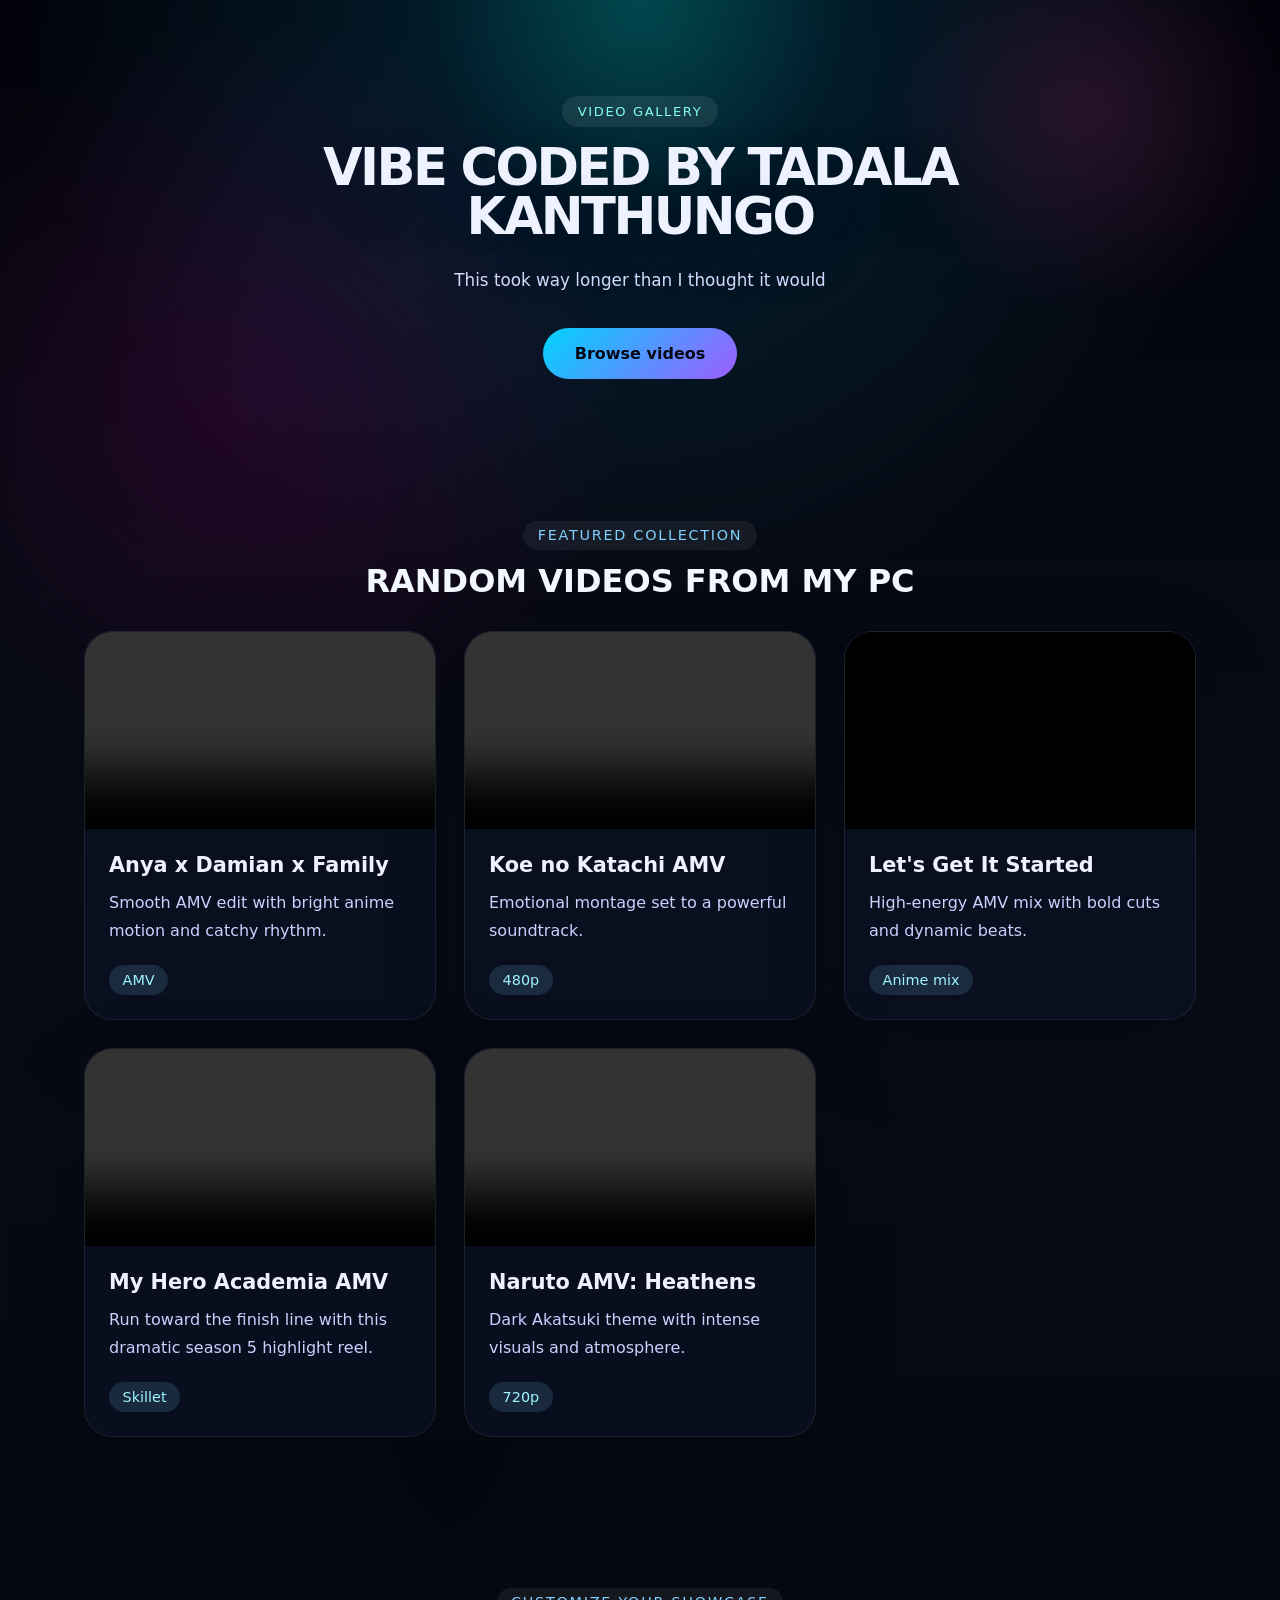
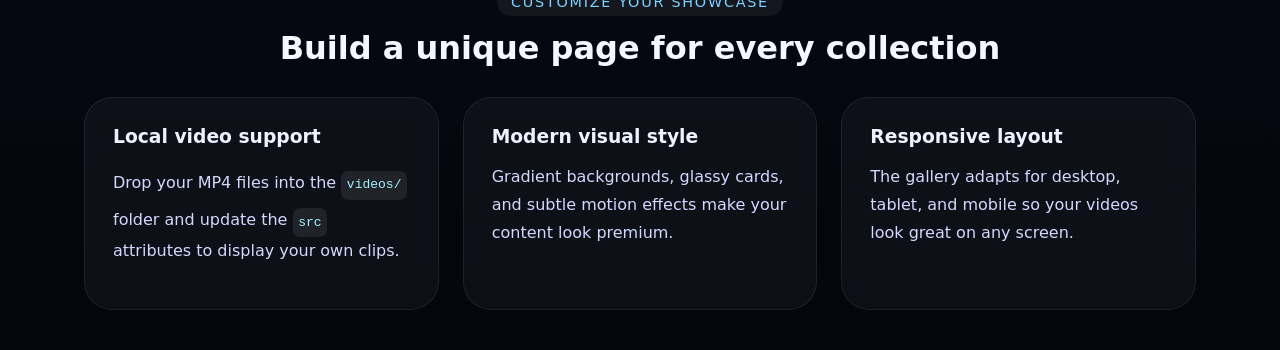
==== index.html @ 49dac15e "Fix video source paths in index.html" ====
<!DOCTYPE html>
<html lang="en">
<head>
    <meta charset="UTF-8">
    <meta name="viewport" content="width=device-width, initial-scale=1.0">
    <title>Video Showcase</title>
    <link rel="stylesheet" href="styles.css">
</head>
<body>
    <header class="hero">
        <div class="hero-copy">
            <span class="eyebrow">Video Gallery</span>
            <h1>VIBE CODED BY TADALA KANTHUNGO</h1>
            <p>This took way longer than I thought it would</p>
            <a class="cta" href="#videos">Browse videos</a>
        </div>
        <div class="hero-sparkle"></div>
    </header>

    <main>
        <section class="section intro" id="videos">
            <div class="section-header">
                <p class="section-label">Featured collection</p>
                <h2>RANDOM VIDEOS FROM MY PC</h2>
            </div>
            <div class="video-grid">
                <article class="video-card">
                    <div class="video-frame">
                        <video controls>
                           <source src="videos/Anya.mp4" type="video/mp4">
                            Your browser does not support the video tag.
                        </video>
                    </div>
                    <div class="card-body">
                        <h3>Anya x Damian x Family</h3>
                        <p>Smooth AMV edit with bright anime motion and catchy rhythm.</p>
                        <span class="tag">AMV</span>
                    </div>
                </article>

                <article class="video-card">
                    <div class="video-frame">
                        <video controls>
                            <source src="videos/Koe_No_Katachi_AMV_-_Little_Do_You_Know(480p).mp4" type="video/mp4">
                            Your browser does not support the video tag.
                        </video>
                    </div>
                    <div class="card-body">
                        <h3>Koe no Katachi AMV</h3>
                        <p>Emotional montage set to a powerful soundtrack.</p>
                        <span class="tag">480p</span>
                    </div>
                </article>

                <article class="video-card">
                    <div class="video-frame">
                        <video controls>
                            <source src="videos/Let's Get It Started [ AMV - Mix ] Anime Mix.mp4" type="video/mp4">
                            Your browser does not support the video tag.
                        </video>
                    </div>
                    <div class="card-body">
                        <h3>Let's Get It Started</h3>
                        <p>High-energy AMV mix with bold cuts and dynamic beats.</p>
                        <span class="tag">Anime mix</span>
                    </div>
                </article>

                <article class="video-card">
                    <div class="video-frame">
                        <video controls>
                            <source src="videos/My Hero Academia Season 5「AMV」- Finish Line (Skillet).mp4" type="video/mp4">
                            Your browser does not support the video tag.
                        </video>
                    </div>
                    <div class="card-body">
                        <h3>My Hero Academia AMV</h3>
                        <p>Run toward the finish line with this dramatic season 5 highlight reel.</p>
                        <span class="tag">Skillet</span>
                    </div>
                </article>

                <article class="video-card">
                    <div class="video-frame">
                        <video controls>
                            <source src="videos/Naruto_AMV「Heathens」Akatsuki(720p).mp4" type="video/mp4">
                            Your browser does not support the video tag.
                        </video>
                    </div>
                    <div class="card-body">
                        <h3>Naruto AMV: Heathens</h3>
                        <p>Dark Akatsuki theme with intense visuals and atmosphere.</p>
                        <span class="tag">720p</span>
                    </div>
                </article>
            </div>
        </section>

        <section class="section about">
            <div class="section-header">
                <p class="section-label">Customize your showcase</p>
                <h2>Build a unique page for every collection</h2>
            </div>
            <div class="about-grid">
                <div class="about-card">
                    <h3>Local video support</h3>
                    <p>Drop your MP4 files into the <code>videos/</code> folder and update the <code>src</code> attributes to display your own clips.</p>
                </div>
                <div class="about-card">
                    <h3>Modern visual style</h3>
                    <p>Gradient backgrounds, glassy cards, and subtle motion effects make your content look premium.</p>
                </div>
                <div class="about-card">
                    <h3>Responsive layout</h3>
                    <p>The gallery adapts for desktop, tablet, and mobile so your videos look great on any screen.</p>
                </div>
            </div>
        </section>
    </main>
</body>
</html>
---- styles.css ----
* {
    box-sizing: border-box;
}

:root {
    color-scheme: dark;
    font-family: Inter, system-ui, -apple-system, BlinkMacSystemFont, "Segoe UI", sans-serif;
    color: #eef2ff;
    background: #04060d;
}

body {
    margin: 0;
    min-height: 100vh;
    background: radial-gradient(circle at top, rgba(0, 191, 255, 0.18), transparent 30%),
                radial-gradient(circle at 20% 20%, rgba(255, 0, 204, 0.12), transparent 20%),
                linear-gradient(180deg, #02030a 0%, #090c17 45%, #04060d 100%);
}

img, video {
    max-width: 100%;
    display: block;
}

a {
    color: inherit;
    text-decoration: none;
}

.hero {
    position: relative;
    padding: 6rem 1.5rem 4rem;
    display: grid;
    place-items: center;
    text-align: center;
    overflow: hidden;
}

.hero::before {
    content: "";
    position: absolute;
    inset: 0;
    background: radial-gradient(circle at top, rgba(0, 255, 204, 0.18), transparent 28%),
                radial-gradient(circle at 85% 25%, rgba(255, 51, 153, 0.16), transparent 18%);
    opacity: 0.9;
}

.hero-copy {
    position: relative;
    max-width: 820px;
    z-index: 1;
}

.eyebrow {
    display: inline-flex;
    margin-bottom: 1rem;
    padding: 0.5rem 1rem;
    border-radius: 999px;
    background: rgba(255, 255, 255, 0.08);
    color: #80ffea;
    letter-spacing: 0.12em;
    text-transform: uppercase;
    font-size: 0.82rem;
}

.hero h1 {
    margin: 0;
    font-size: clamp(2.8rem, 4vw, 4.6rem);
    line-height: 0.96;
    letter-spacing: -0.05em;
    text-shadow: 0 24px 60px rgba(0, 0, 0, 0.22);
}

.hero p {
    margin: 1.5rem auto 2rem;
    max-width: 620px;
    color: #d6d9ff;
    font-size: 1.05rem;
    line-height: 1.8;
}

.cta {
    display: inline-flex;
    align-items: center;
    justify-content: center;
    padding: 1rem 2rem;
    border-radius: 999px;
    background: linear-gradient(135deg, #00d4ff, #9f5cff);
    color: #050816;
    font-weight: 700;
    transition: transform 0.25s ease, box-shadow 0.25s ease;
}

.cta:hover {
    transform: translateY(-2px);
    box-shadow: 0 18px 36px rgba(0, 212, 255, 0.28);
}

.section {
    padding: 4rem 1.5rem 2.5rem;
    max-width: 1160px;
    margin: 0 auto;
}

.section-header {
    text-align: center;
    margin-bottom: 2rem;
}

.section-label {
    display: inline-flex;
    padding: 0.4rem 0.9rem;
    border-radius: 999px;
    background: rgba(255, 255, 255, 0.06);
    color: #7fd1ff;
    font-size: 0.9rem;
    letter-spacing: 0.12em;
    text-transform: uppercase;
    margin-bottom: 0.9rem;
}

.section h2 {
    margin: 0;
    font-size: clamp(2rem, 2.4vw, 3rem);
    line-height: 1.08;
    color: #f3f7ff;
}

.video-grid {
    display: grid;
    gap: 1.75rem;
    grid-template-columns: repeat(3, minmax(0, 1fr));
}

.video-card {
    border: 1px solid rgba(255, 255, 255, 0.08);
    border-radius: 28px;
    background: rgba(10, 16, 33, 0.82);
    box-shadow: 0 28px 80px rgba(0, 0, 0, 0.22);
    overflow: hidden;
    transition: transform 0.3s ease, border-color 0.3s ease;
}

.video-card:hover {
    transform: translateY(-8px);
    border-color: rgba(0, 212, 255, 0.18);
}

.video-frame {
    position: relative;
    aspect-ratio: 16 / 9;
    background: #050812;
}

.video-frame video {
    width: 100%;
    height: 100%;
    object-fit: cover;
    background: #000;
}

.card-body {
    padding: 1.5rem;
}

.card-body h3 {
    margin: 0 0 0.75rem;
    font-size: 1.3rem;
}

.card-body p {
    margin: 0 0 1.25rem;
    color: #c7d2ff;
    line-height: 1.75;
}

.tag {
    display: inline-flex;
    padding: 0.45rem 0.85rem;
    border-radius: 999px;
    background: rgba(127, 209, 255, 0.14);
    color: #9ef4ff;
    font-size: 0.9rem;
}

.about {
    margin-top: 2rem;
}

.about-grid {
    display: grid;
    gap: 1.5rem;
    grid-template-columns: repeat(3, minmax(0, 1fr));
}

.about-card {
    padding: 1.75rem;
    border-radius: 28px;
    background: rgba(255, 255, 255, 0.04);
    border: 1px solid rgba(255, 255, 255, 0.08);
    backdrop-filter: blur(12px);
}

.about-card h3 {
    margin-top: 0;
    margin-bottom: 0.85rem;
}

.about-card p,
.about-card code {
    color: #d2d9ff;
    line-height: 1.75;
}

.about-card code {
    display: inline-block;
    margin-top: 0.5rem;
    padding: 0.2rem 0.35rem;
    border-radius: 0.45rem;
    background: rgba(255, 255, 255, 0.08);
    color: #a5f3ff;
}

@media (max-width: 1024px) {
    .video-grid,
    .about-grid {
        grid-template-columns: repeat(2, minmax(0, 1fr));
    }
}

@media (max-width: 720px) {
    .hero {
        padding: 4.5rem 1rem 2.5rem;
    }

    .video-grid,
    .about-grid {
        grid-template-columns: 1fr;
    }

    .hero h1 {
        font-size: clamp(2.5rem, 8vw, 3.4rem);
    }
}
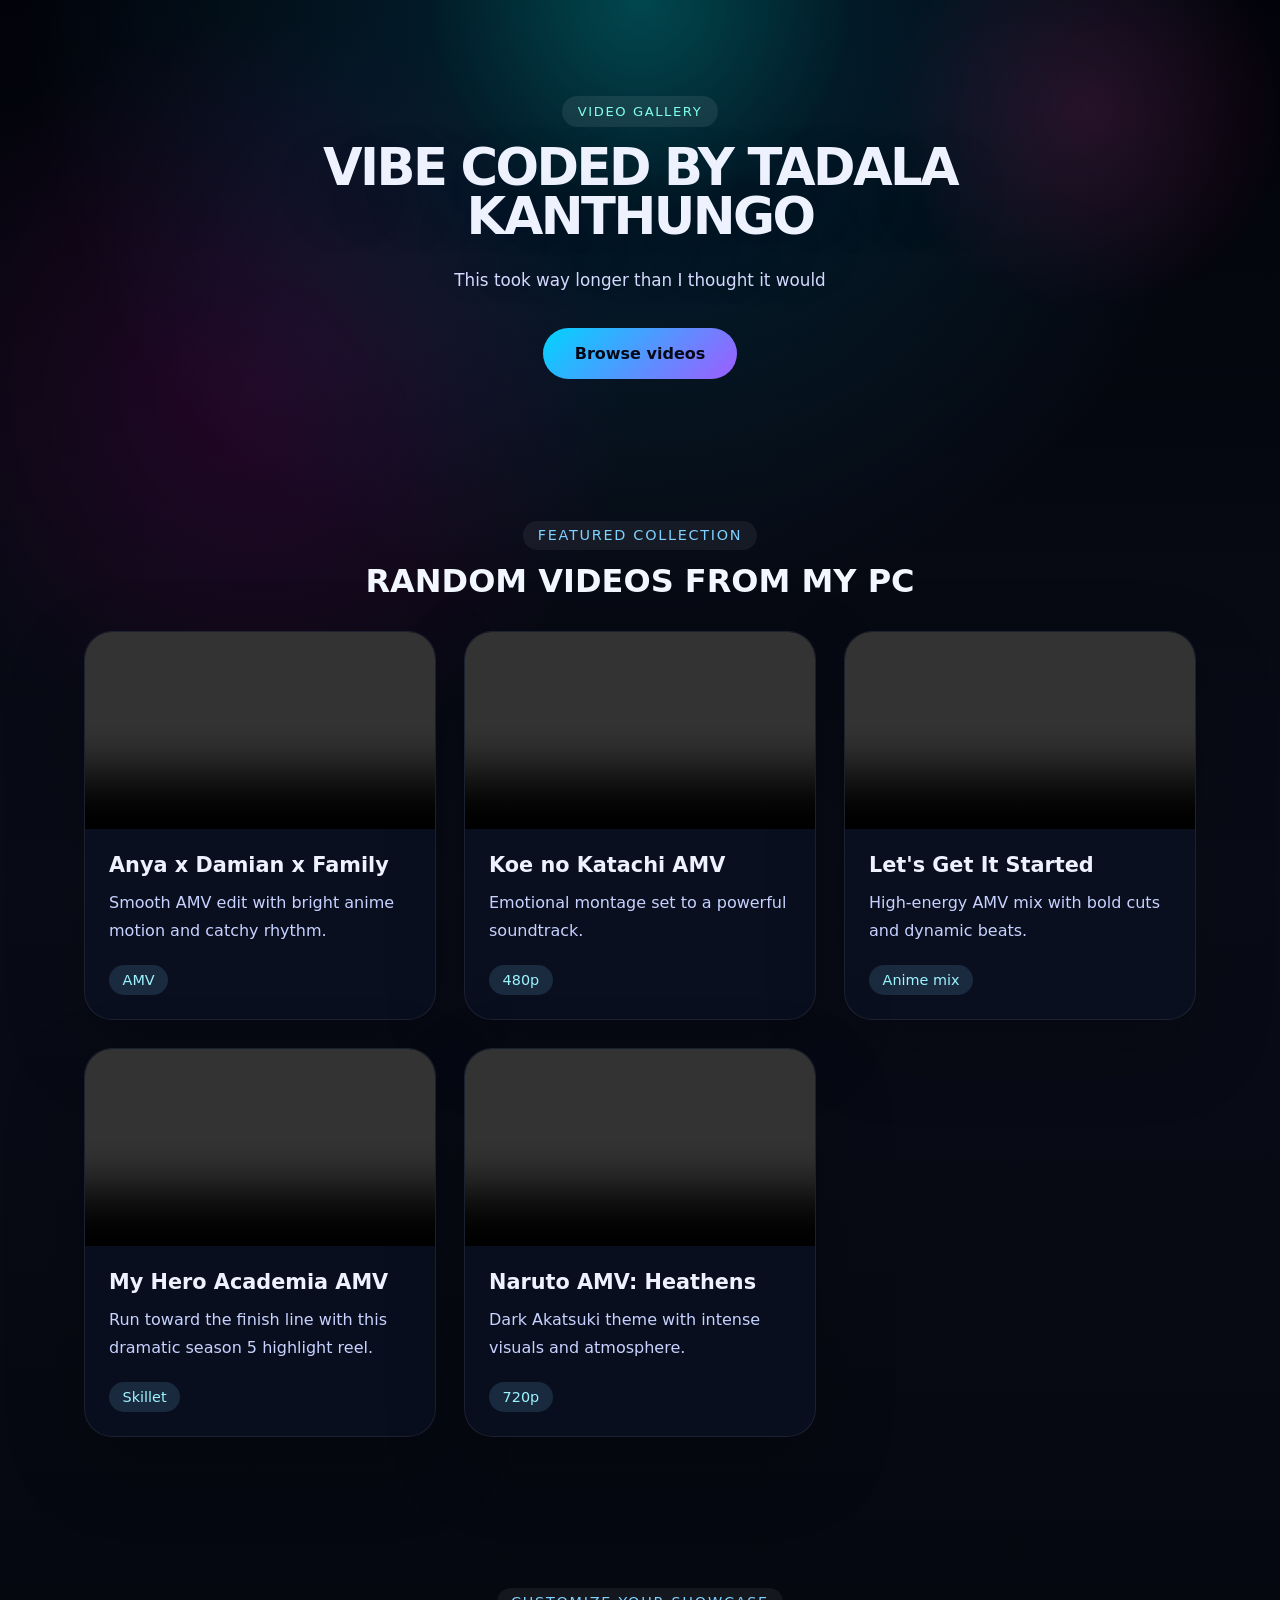
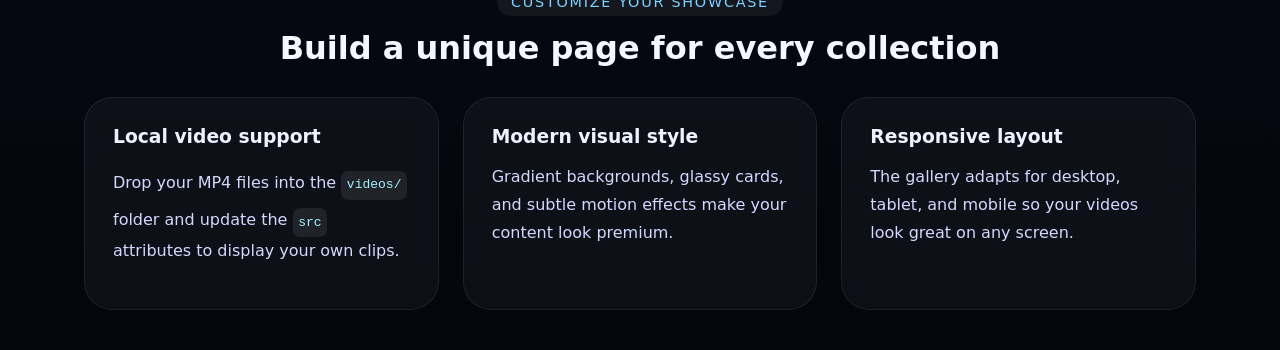
==== commit a497a0bc: "Fix HTML encoding issues in index.html" ====
--- a/index.html
+++ b/index.html
@@ -55,7 +55,7 @@
                 <article class="video-card">
                     <div class="video-frame">
                         <video controls>
-                            <source src="videos/Let's Get It Started [ AMV - Mix ] Anime Mix.mp4" type="video/mp4">
+                            <source src="videos/Let's Get It Started.mp4" type="video/mp4">
                             Your browser does not support the video tag.
                         </video>
                     </div>
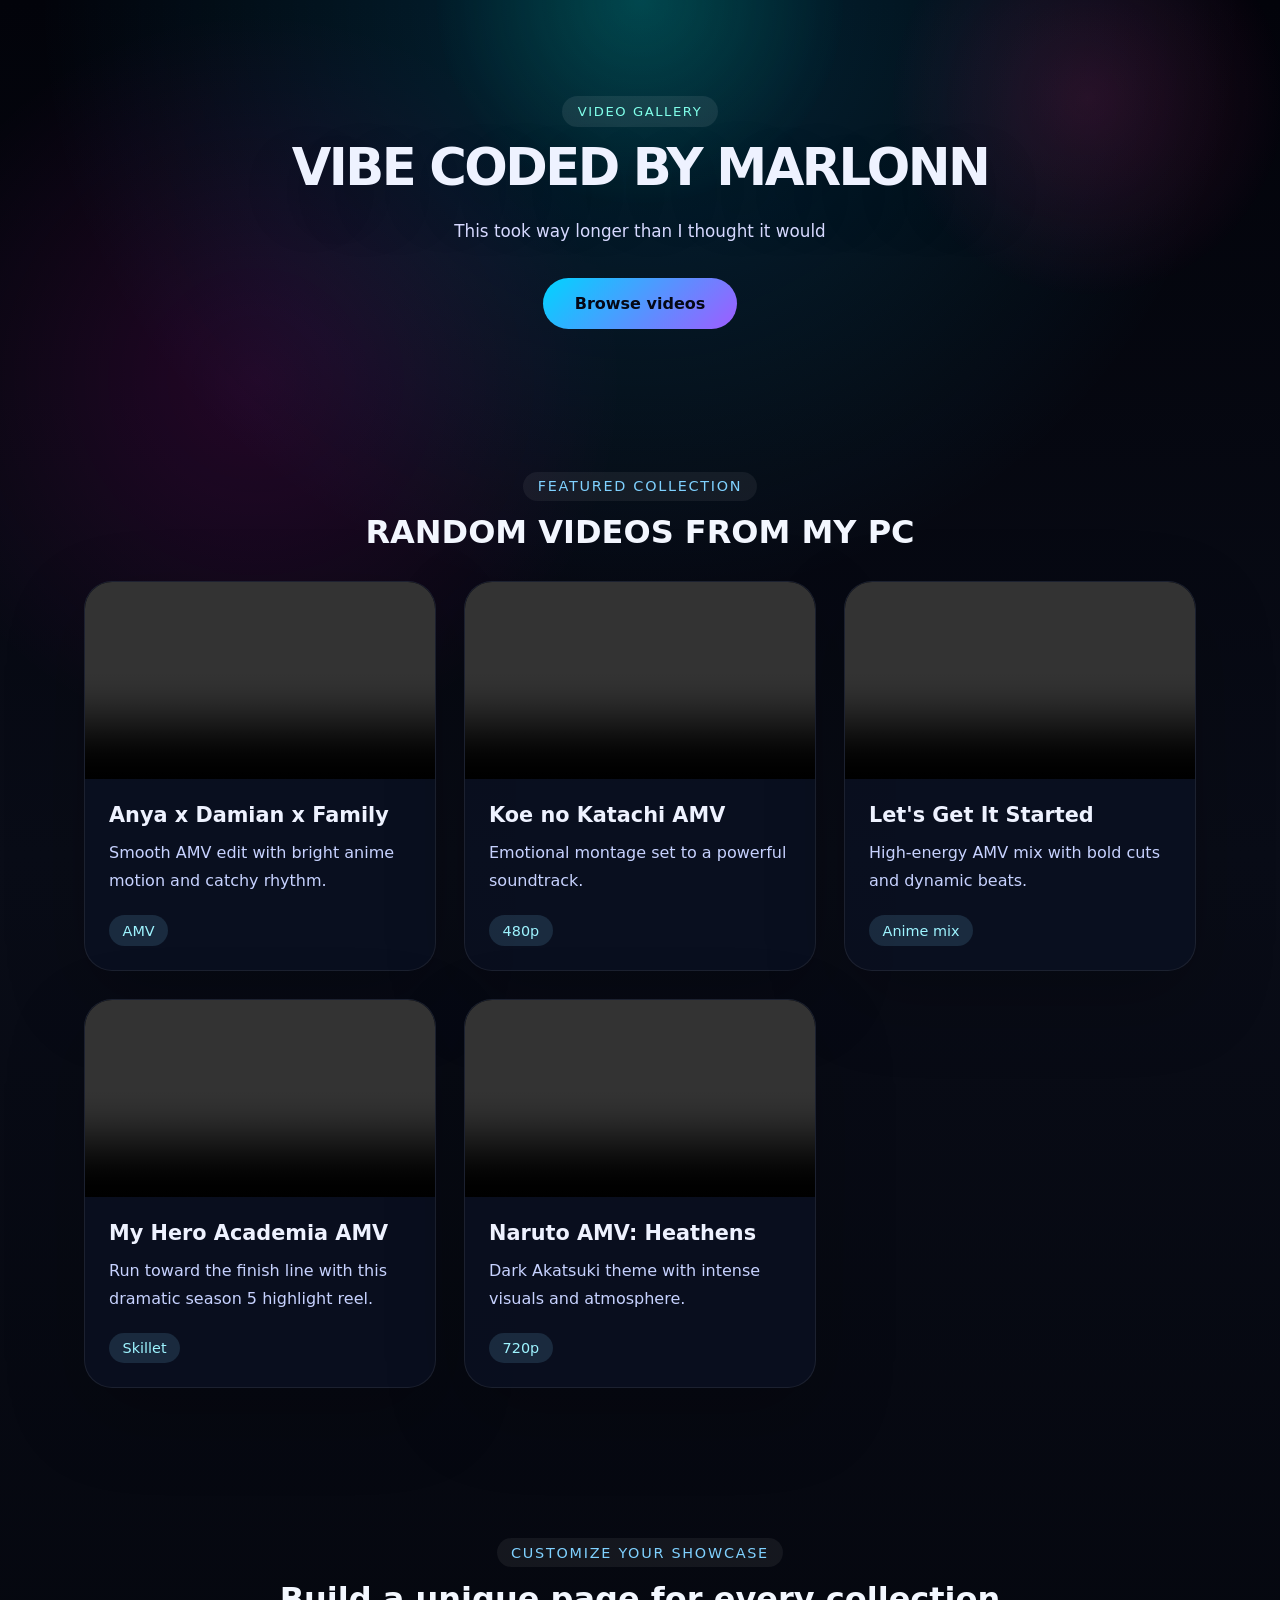
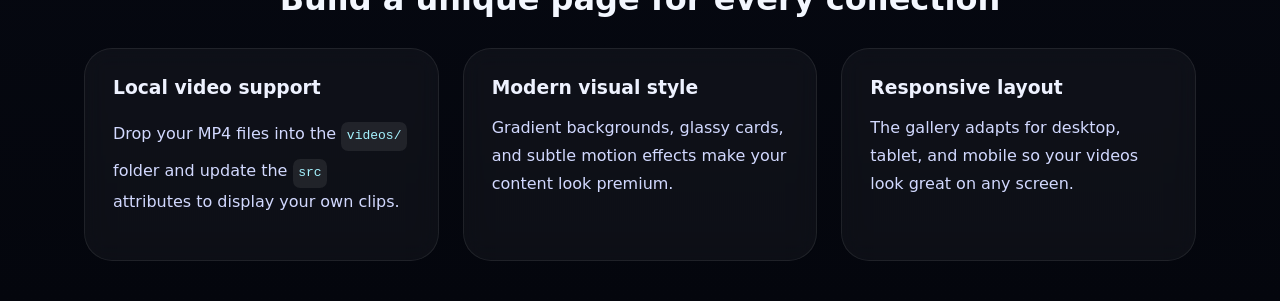
==== commit 8d3f3594: "Update index.html" ====
--- a/index.html
+++ b/index.html
@@ -10,7 +10,7 @@
     <header class="hero">
         <div class="hero-copy">
             <span class="eyebrow">Video Gallery</span>
-            <h1>VIBE CODED BY TADALA KANTHUNGO</h1>
+            <h1>VIBE CODED BY MARLONN</h1>
             <p>This took way longer than I thought it would</p>
             <a class="cta" href="#videos">Browse videos</a>
         </div>
@@ -27,7 +27,7 @@
                 <article class="video-card">
                     <div class="video-frame">
                         <video controls>
-                           <source src="videos/Anya.mp4" type="video/mp4">
+                           <source src="https://youtu.be/KXq88Hh4N_8?si=m1KFCm0TGcrSN-8p" type="video/mp4">
                             Your browser does not support the video tag.
                         </video>
                     </div>
@@ -69,7 +69,7 @@
                 <article class="video-card">
                     <div class="video-frame">
                         <video controls>
-                            <source src="videos/My Hero Academia Season 5「AMV」- Finish Line (Skillet).mp4" type="video/mp4">
+                            <source src="videos/My Hero Academia Finish Line.mp4" type="video/mp4">
                             Your browser does not support the video tag.
                         </video>
                     </div>
@@ -83,7 +83,7 @@
                 <article class="video-card">
                     <div class="video-frame">
                         <video controls>
-                            <source src="videos/Naruto_AMV「Heathens」Akatsuki(720p).mp4" type="video/mp4">
+                            <source src="videos/Naruto.mp4" type="video/mp4">
                             Your browser does not support the video tag.
                         </video>
                     </div>
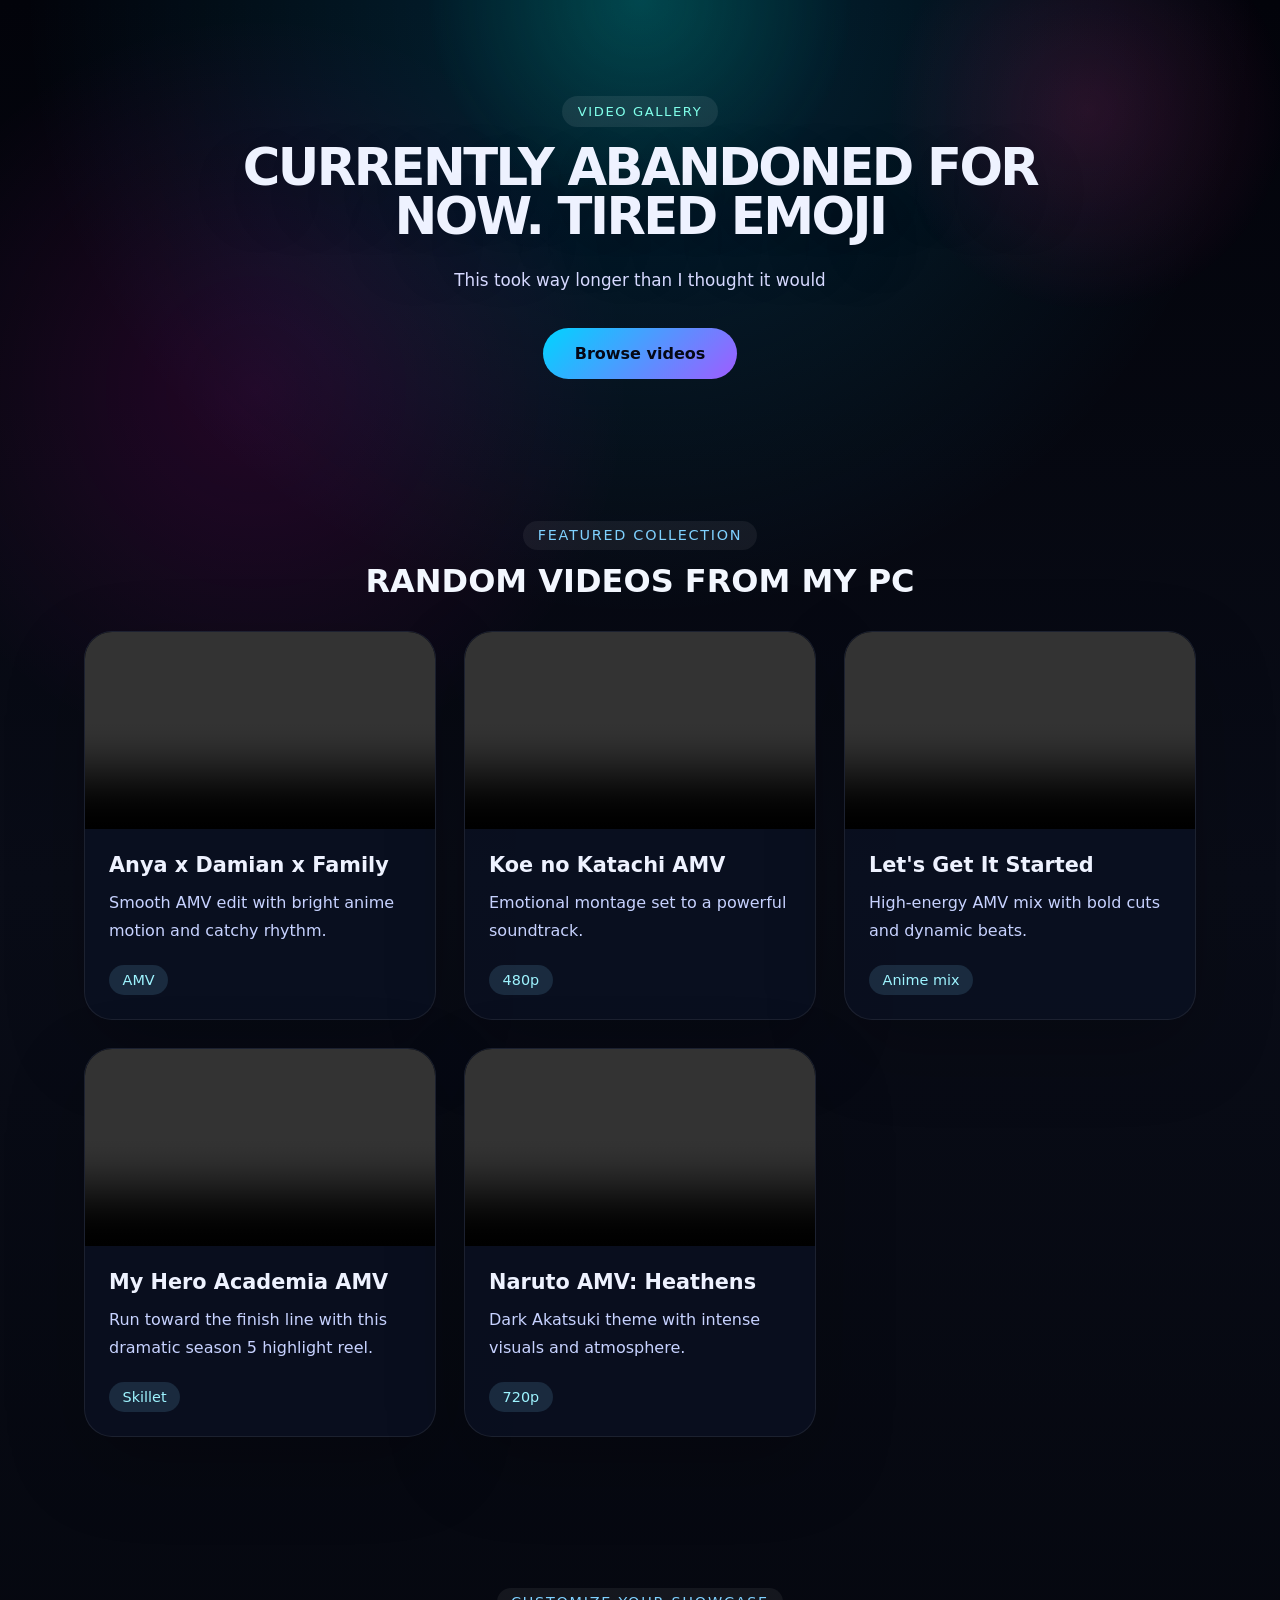
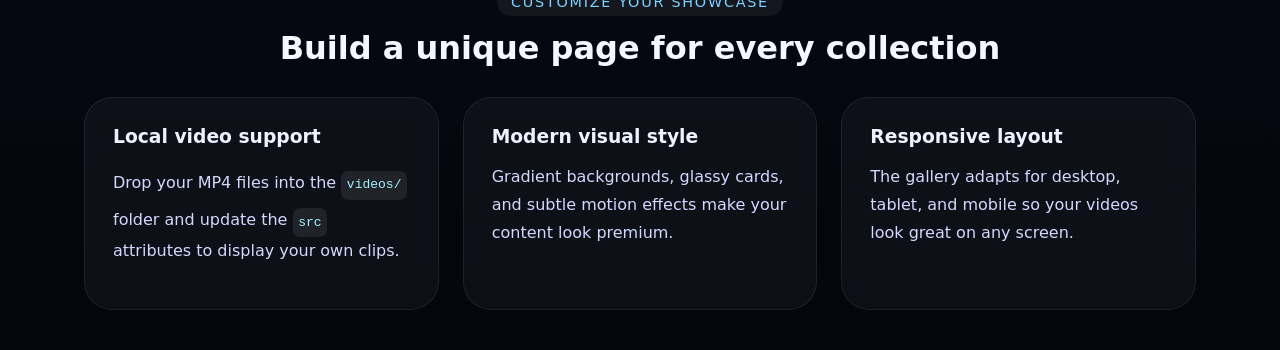
==== commit 259d4d85: "Update index.html" ====
--- a/index.html
+++ b/index.html
@@ -10,7 +10,7 @@
     <header class="hero">
         <div class="hero-copy">
             <span class="eyebrow">Video Gallery</span>
-            <h1>VIBE CODED BY MARLONN</h1>
+            <h1>CURRENTLY ABANDONED FOR NOW. TIRED EMOJI</h1>
             <p>This took way longer than I thought it would</p>
             <a class="cta" href="#videos">Browse videos</a>
         </div>
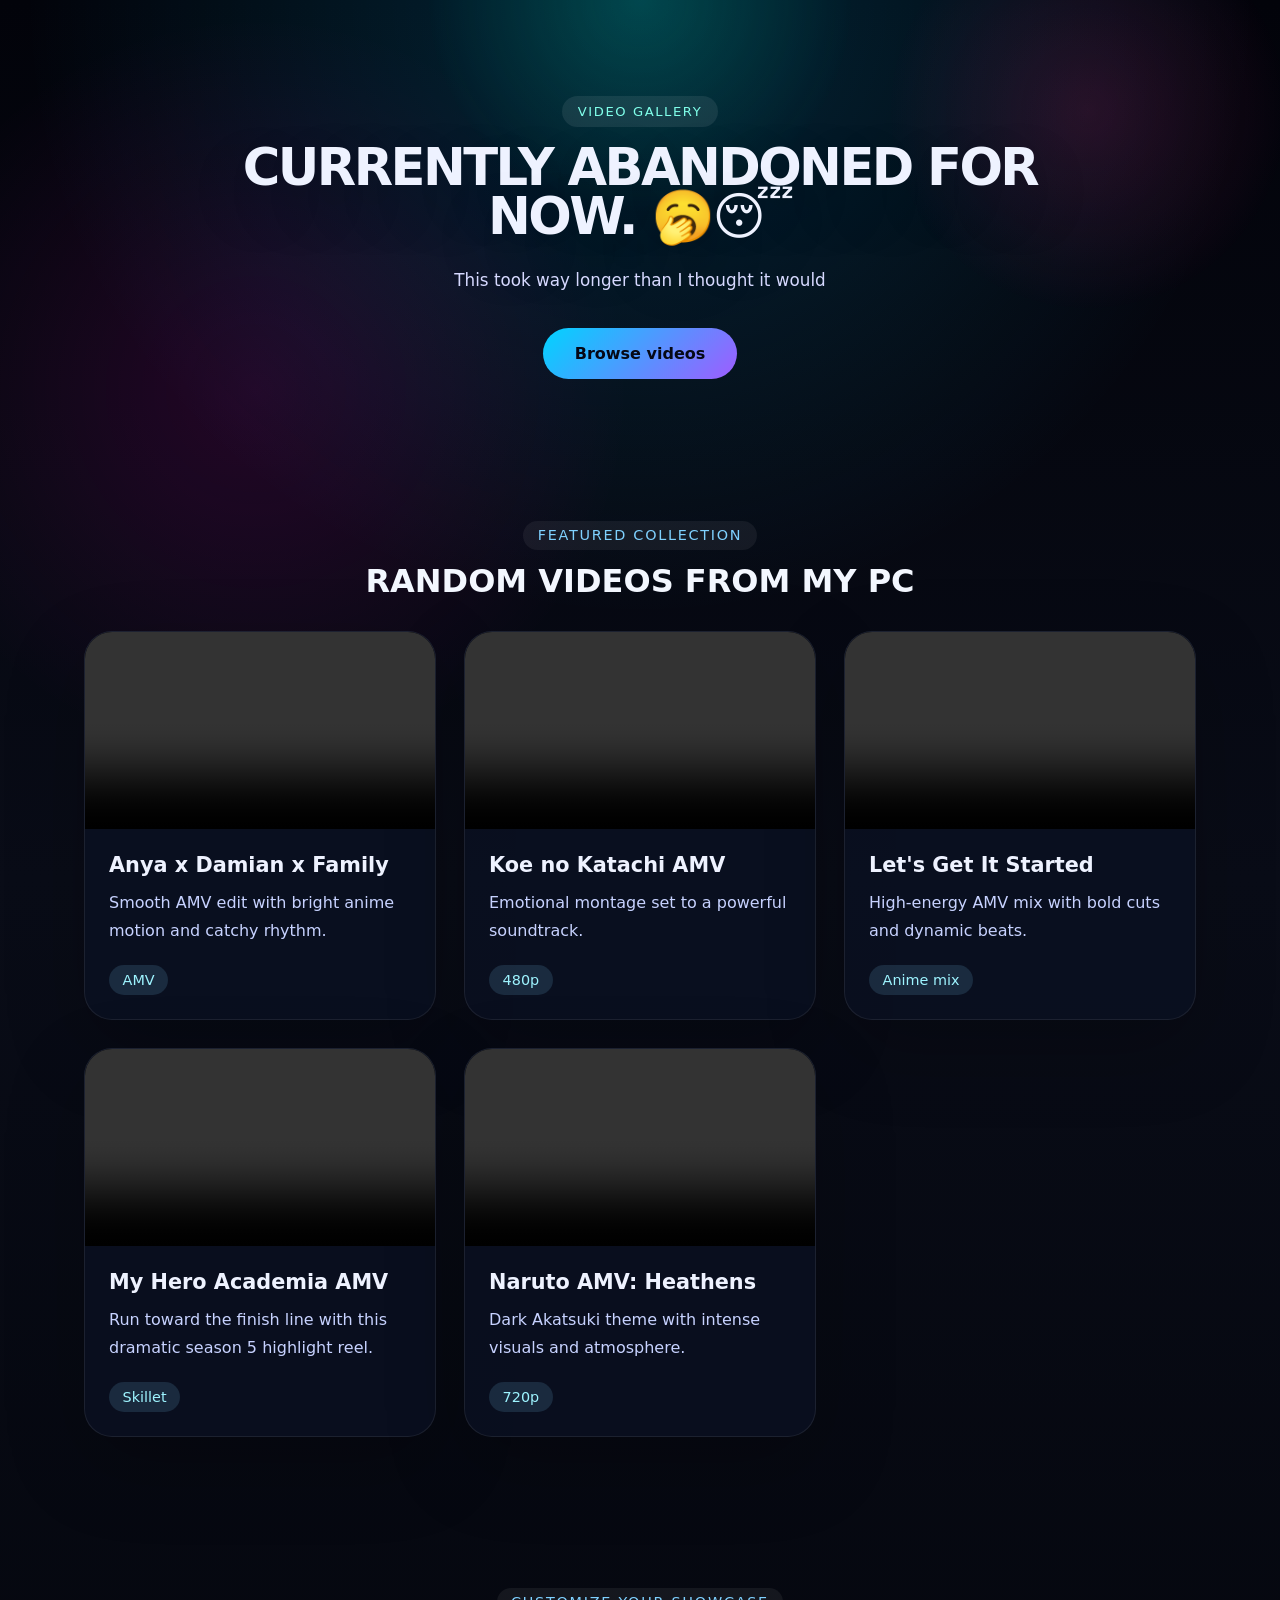
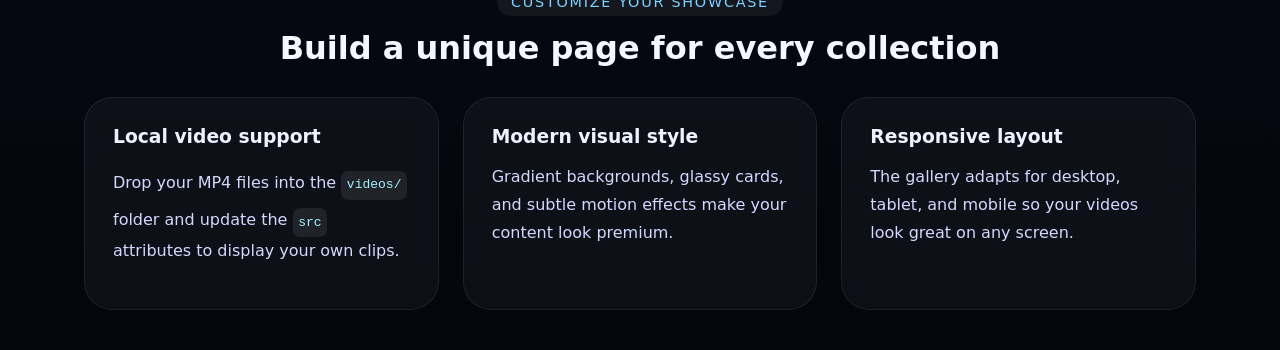
==== commit f702cb64: "Update index.html" ====
--- a/index.html
+++ b/index.html
@@ -10,7 +10,7 @@
     <header class="hero">
         <div class="hero-copy">
             <span class="eyebrow">Video Gallery</span>
-            <h1>CURRENTLY ABANDONED FOR NOW. TIRED EMOJI</h1>
+            <h1>CURRENTLY ABANDONED FOR NOW. 🥱😴</h1>
             <p>This took way longer than I thought it would</p>
             <a class="cta" href="#videos">Browse videos</a>
         </div>
